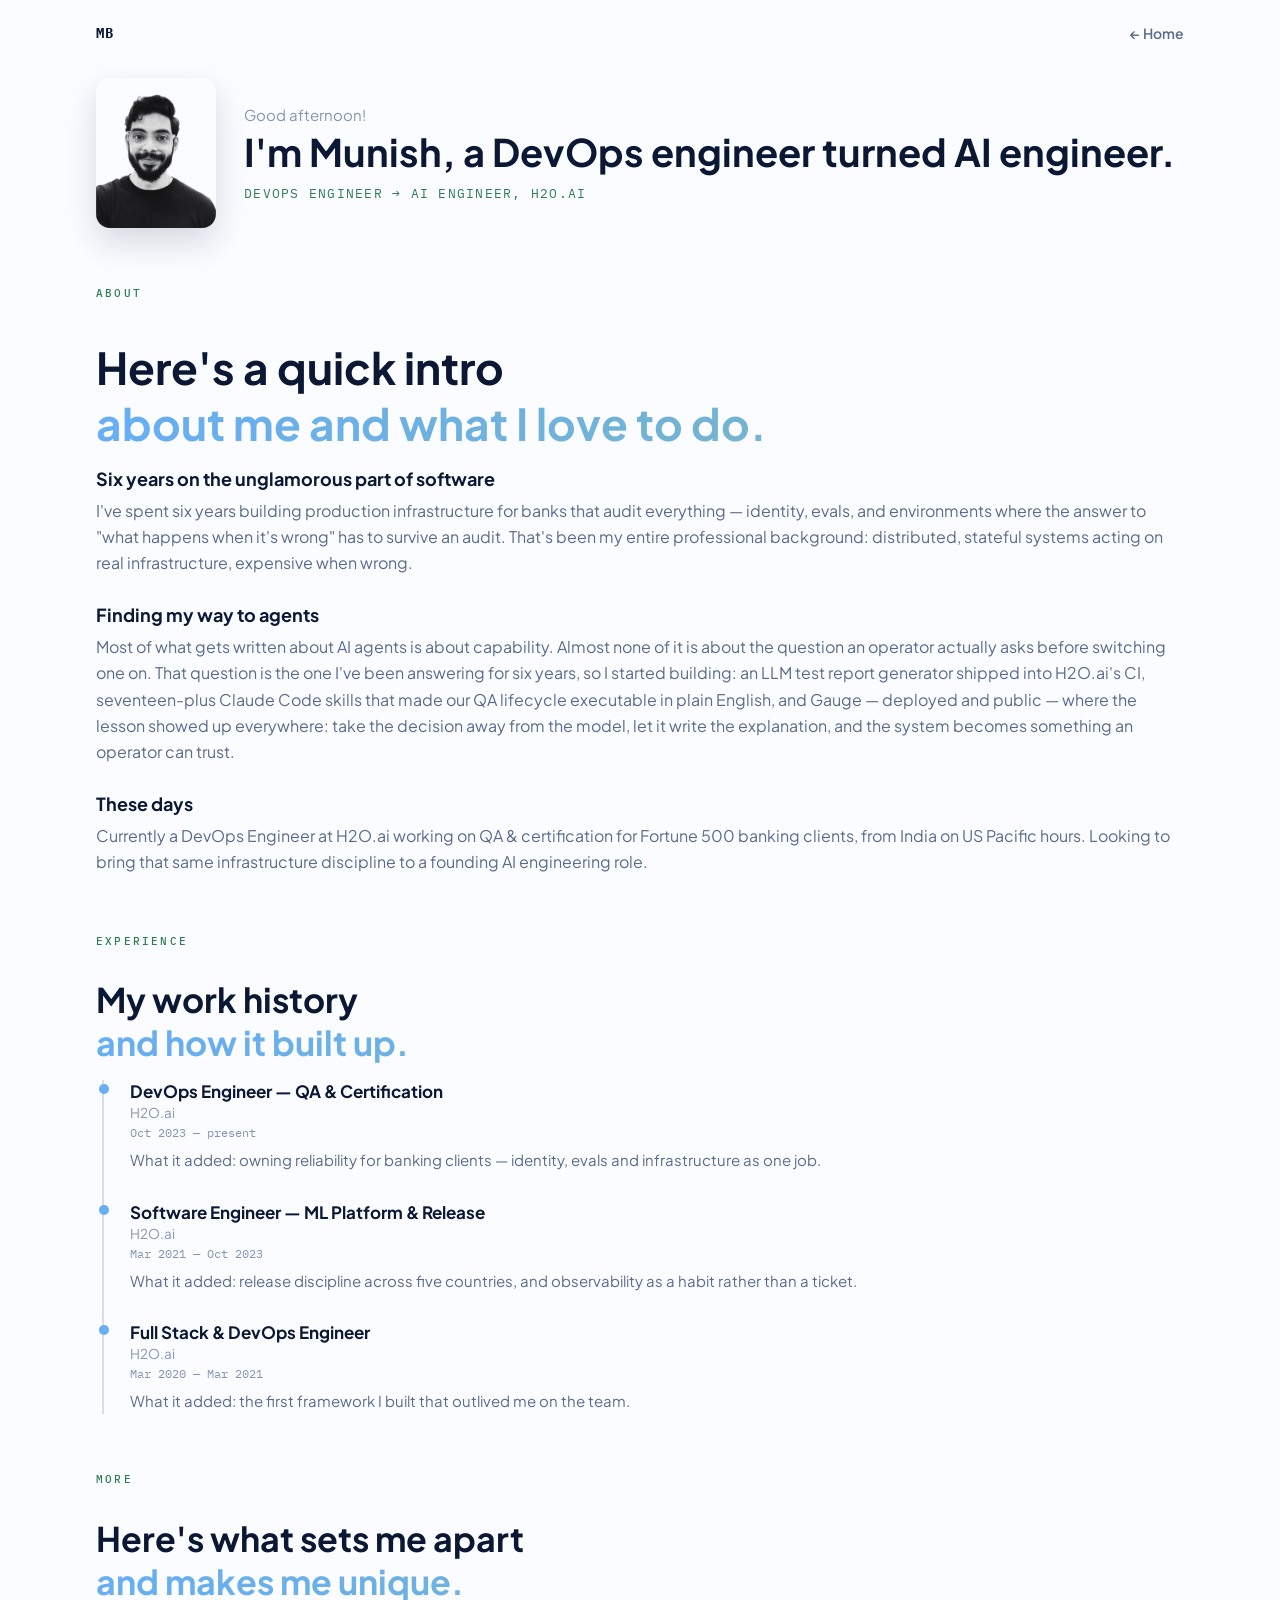
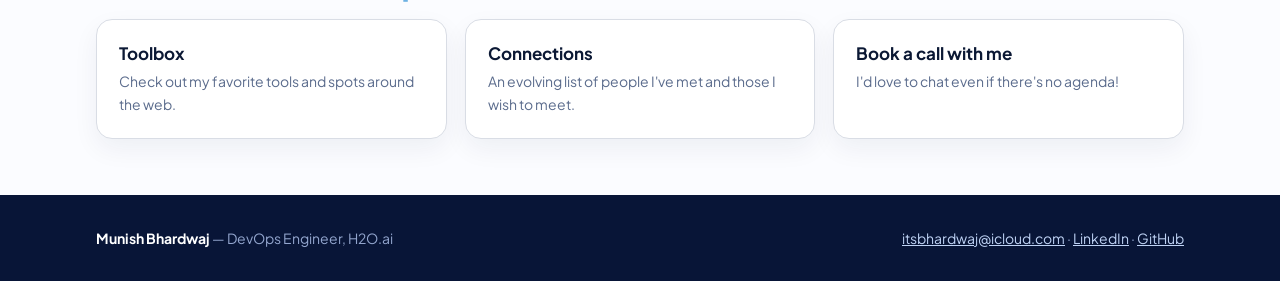
==== about.html @ 60787762 "add Toolbox, Connections, About pages and homepage bento section Inspired by braydoncoyer.dev. Toolb" ====
<!DOCTYPE html>
<html lang="en">
<head>
<meta charset="utf-8">
<meta name="viewport" content="width=device-width, initial-scale=1">
<meta name="robots" content="noindex, nofollow">
<title>About — Munish Bhardwaj</title>
<link rel="preconnect" href="https://fonts.googleapis.com">
<link rel="preconnect" href="https://fonts.gstatic.com" crossorigin>
<link href="https://fonts.googleapis.com/css2?family=Plus+Jakarta+Sans:ital,wght@0,400;0,500;0,600;0,700;0,800;1,400&family=IBM+Plex+Mono:wght@400;500&display=swap" rel="stylesheet">
<style>
:root{
  --navy:#0D1E45; --navy-lift:#15306F; --navy-deep:#081537;
  --lime:#BDFB6E; --lime-deep:#A8E85B; --sky:#67AEF4; --mint:#7CB8B7;
  --signal:#6EC384; --signal-ink:#2E7D52;
  --paper:#FBFCFF; --card:#FFFFFF; --ink:#0B1834;
  --grey:#5A6B8C; --grey-soft:#8494B2; --line:#D9DDE5; --line-dark:#22386E;
  --maxw:1140px;
}
*{box-sizing:border-box}
html{scroll-behavior:smooth}
@media (prefers-reduced-motion:reduce){*{transition:none!important;animation:none!important}}
body{margin:0;background:var(--paper);color:var(--ink);
  font-family:'Plus Jakarta Sans',-apple-system,BlinkMacSystemFont,'Segoe UI',sans-serif}
.wrap{max-width:var(--maxw);margin:0 auto;padding:0 26px}
section{padding:56px 0}
p{line-height:1.65;color:var(--grey);font-size:16px}
:focus-visible{outline:3px solid var(--sky);outline-offset:3px;border-radius:4px}
.subnav{display:flex;align-items:center;justify-content:space-between;padding:24px 0}
.sublogo{font-family:'IBM Plex Mono',monospace;font-weight:700;color:var(--ink);text-decoration:none;font-size:14px;letter-spacing:.05em}
.subback{color:var(--grey);text-decoration:none;font-size:14px;font-weight:600}
.subback:hover{color:var(--ink)}
.eyebrow{font-family:'IBM Plex Mono',monospace;font-size:11px;font-weight:500;letter-spacing:.2em;
  text-transform:uppercase;color:var(--signal-ink);margin:0 0 16px}
.sec-title{font-size:clamp(30px,4.4vw,44px);margin-bottom:16px;color:var(--ink)}
.grad{background:linear-gradient(96deg,var(--sky),var(--mint));
  -webkit-background-clip:text;background-clip:text;color:transparent;display:block}

.hero-about{display:flex;align-items:center;gap:28px;flex-wrap:wrap}
.hero-about img{width:120px;height:150px;object-fit:cover;object-position:center 32%;
  border-radius:14px;box-shadow:0 14px 32px rgba(13,30,69,.16)}
.hero-about .greet{font-size:15px;color:var(--grey-soft);margin-bottom:4px}
.hero-about h1{font-size:clamp(28px,4vw,38px);margin:0 0 6px;color:var(--ink)}
.hero-about .role{font-family:'IBM Plex Mono',monospace;font-size:12.5px;letter-spacing:.1em;
  text-transform:uppercase;color:var(--signal-ink)}

.origin h3{font-size:18px;color:var(--ink);margin:0 0 8px}
.origin div+div{margin-top:26px}
.origin p{margin:0}

.tl{border-left:2px solid var(--line);margin-left:6px;padding-left:26px}
.tl-row{position:relative;padding-bottom:28px}
.tl-row:last-child{padding-bottom:0}
.tl-row::before{content:'';position:absolute;left:-31px;top:4px;width:10px;height:10px;
  border-radius:50%;background:var(--sky)}
.tl-row h3{font-size:17px;margin:0 0 2px;color:var(--ink)}
.tl-row .co{font-size:13.5px;color:var(--grey-soft);margin-bottom:4px}
.tl-row .dt{font-family:'IBM Plex Mono',monospace;font-size:12px;color:var(--grey-soft);margin-bottom:8px}
.tl-row p{margin:0;font-size:15px}

.bento3{display:grid;grid-template-columns:repeat(3,1fr);gap:18px}
.bento-card{display:block;border:1px solid var(--line);border-radius:16px;background:var(--card);
  padding:22px;text-decoration:none;color:inherit;box-shadow:0 10px 26px rgba(13,30,69,.06);
  transition:transform .18s ease,box-shadow .18s ease}
.bento-card:hover{transform:translateY(-3px);box-shadow:0 16px 36px rgba(13,30,69,.12)}
.bento-card h3{font-size:17px;margin:0 0 6px;color:var(--ink)}
.bento-card p{font-size:14px;margin:0}

footer{background:var(--navy-deep);color:#93A6CE;padding:34px 0;font-size:14px}
footer a{color:#BFD3F5}
.foot{display:flex;flex-wrap:wrap;gap:10px 26px;align-items:center;justify-content:space-between}
@media (max-width:900px){.bento3{grid-template-columns:1fr}}
@media (max-width:640px){
  section{padding:40px 0}
  .hero-about{flex-direction:column;text-align:center}
}
</style>
</head>
<body>
<div class="wrap">
  <div class="subnav">
    <a href="index.html" class="sublogo">MB</a>
    <a href="index.html" class="subback">← Home</a>
  </div>
</div>

<section style="padding-top:12px">
  <div class="wrap hero-about">
    <img src="assets/munish-portrait.png" alt="Portrait of Munish Bhardwaj">
    <div>
      <div class="greet">Good afternoon!</div>
      <h1>I'm Munish, a DevOps engineer turned AI engineer.</h1>
      <span class="role">DevOps Engineer → AI Engineer, H2O.ai</span>
    </div>
  </div>
</section>

<section style="padding-top:0">
  <div class="wrap">
    <p class="eyebrow">About</p>
    <h2 class="sec-title">Here's a quick intro<span class="grad">about me and what I love to do.</span></h2>
    <div class="origin">
      <div>
        <h3>Six years on the unglamorous part of software</h3>
        <p>I've spent six years building production infrastructure for banks that audit everything — identity, evals, and environments where the answer to "what happens when it's wrong" has to survive an audit. That's been my entire professional background: distributed, stateful systems acting on real infrastructure, expensive when wrong.</p>
      </div>
      <div>
        <h3>Finding my way to agents</h3>
        <p>Most of what gets written about AI agents is about capability. Almost none of it is about the question an operator actually asks before switching one on. That question is the one I've been answering for six years, so I started building: an LLM test report generator shipped into H2O.ai's CI, seventeen-plus Claude Code skills that made our QA lifecycle executable in plain English, and Gauge — deployed and public — where the lesson showed up everywhere: take the decision away from the model, let it write the explanation, and the system becomes something an operator can trust.</p>
      </div>
      <div>
        <h3>These days</h3>
        <p>Currently a DevOps Engineer at H2O.ai working on QA & certification for Fortune 500 banking clients, from India on US Pacific hours. Looking to bring that same infrastructure discipline to a founding AI engineering role.</p>
      </div>
    </div>
  </div>
</section>

<section style="padding-top:0">
  <div class="wrap">
    <p class="eyebrow">Experience</p>
    <h2 class="sec-title" style="font-size:clamp(26px,3.6vw,34px)">My work history<span class="grad">and how it built up.</span></h2>
    <div class="tl">
      <div class="tl-row">
        <h3>DevOps Engineer — QA &amp; Certification</h3>
        <div class="co">H2O.ai</div>
        <div class="dt">Oct 2023 — present</div>
        <p>What it added: owning reliability for banking clients — identity, evals and infrastructure as one job.</p>
      </div>
      <div class="tl-row">
        <h3>Software Engineer — ML Platform &amp; Release</h3>
        <div class="co">H2O.ai</div>
        <div class="dt">Mar 2021 — Oct 2023</div>
        <p>What it added: release discipline across five countries, and observability as a habit rather than a ticket.</p>
      </div>
      <div class="tl-row">
        <h3>Full Stack &amp; DevOps Engineer</h3>
        <div class="co">H2O.ai</div>
        <div class="dt">Mar 2020 — Mar 2021</div>
        <p>What it added: the first framework I built that outlived me on the team.</p>
      </div>
    </div>
  </div>
</section>

<section style="padding-top:0">
  <div class="wrap">
    <p class="eyebrow">More</p>
    <h2 class="sec-title" style="font-size:clamp(26px,3.6vw,34px)">Here's what sets me apart<span class="grad">and makes me unique.</span></h2>
    <div class="bento3">
      <a class="bento-card" href="toolbox.html">
        <h3>Toolbox</h3>
        <p>Check out my favorite tools and spots around the web.</p>
      </a>
      <a class="bento-card" href="connections.html">
        <h3>Connections</h3>
        <p>An evolving list of people I've met and those I wish to meet.</p>
      </a>
      <a class="bento-card" href="https://calendly.com/iammunishbhardwaj/30min" target="_blank" rel="noopener">
        <h3>Book a call with me</h3>
        <p>I'd love to chat even if there's no agenda!</p>
      </a>
    </div>
  </div>
</section>

<footer>
  <div class="wrap foot">
    <div><b style="color:#fff">Munish Bhardwaj</b> — DevOps Engineer, H2O.ai</div>
    <div>
      <a href="mailto:itsbhardwaj@icloud.com">itsbhardwaj@icloud.com</a> ·
      <a href="https://www.linkedin.com/in/itsmunishbhardwaj" target="_blank" rel="noopener">LinkedIn</a> ·
      <a href="https://github.com/itsmunishbhardwaj" target="_blank" rel="noopener">GitHub</a>
    </div>
  </div>
</footer>
</body>
</html>
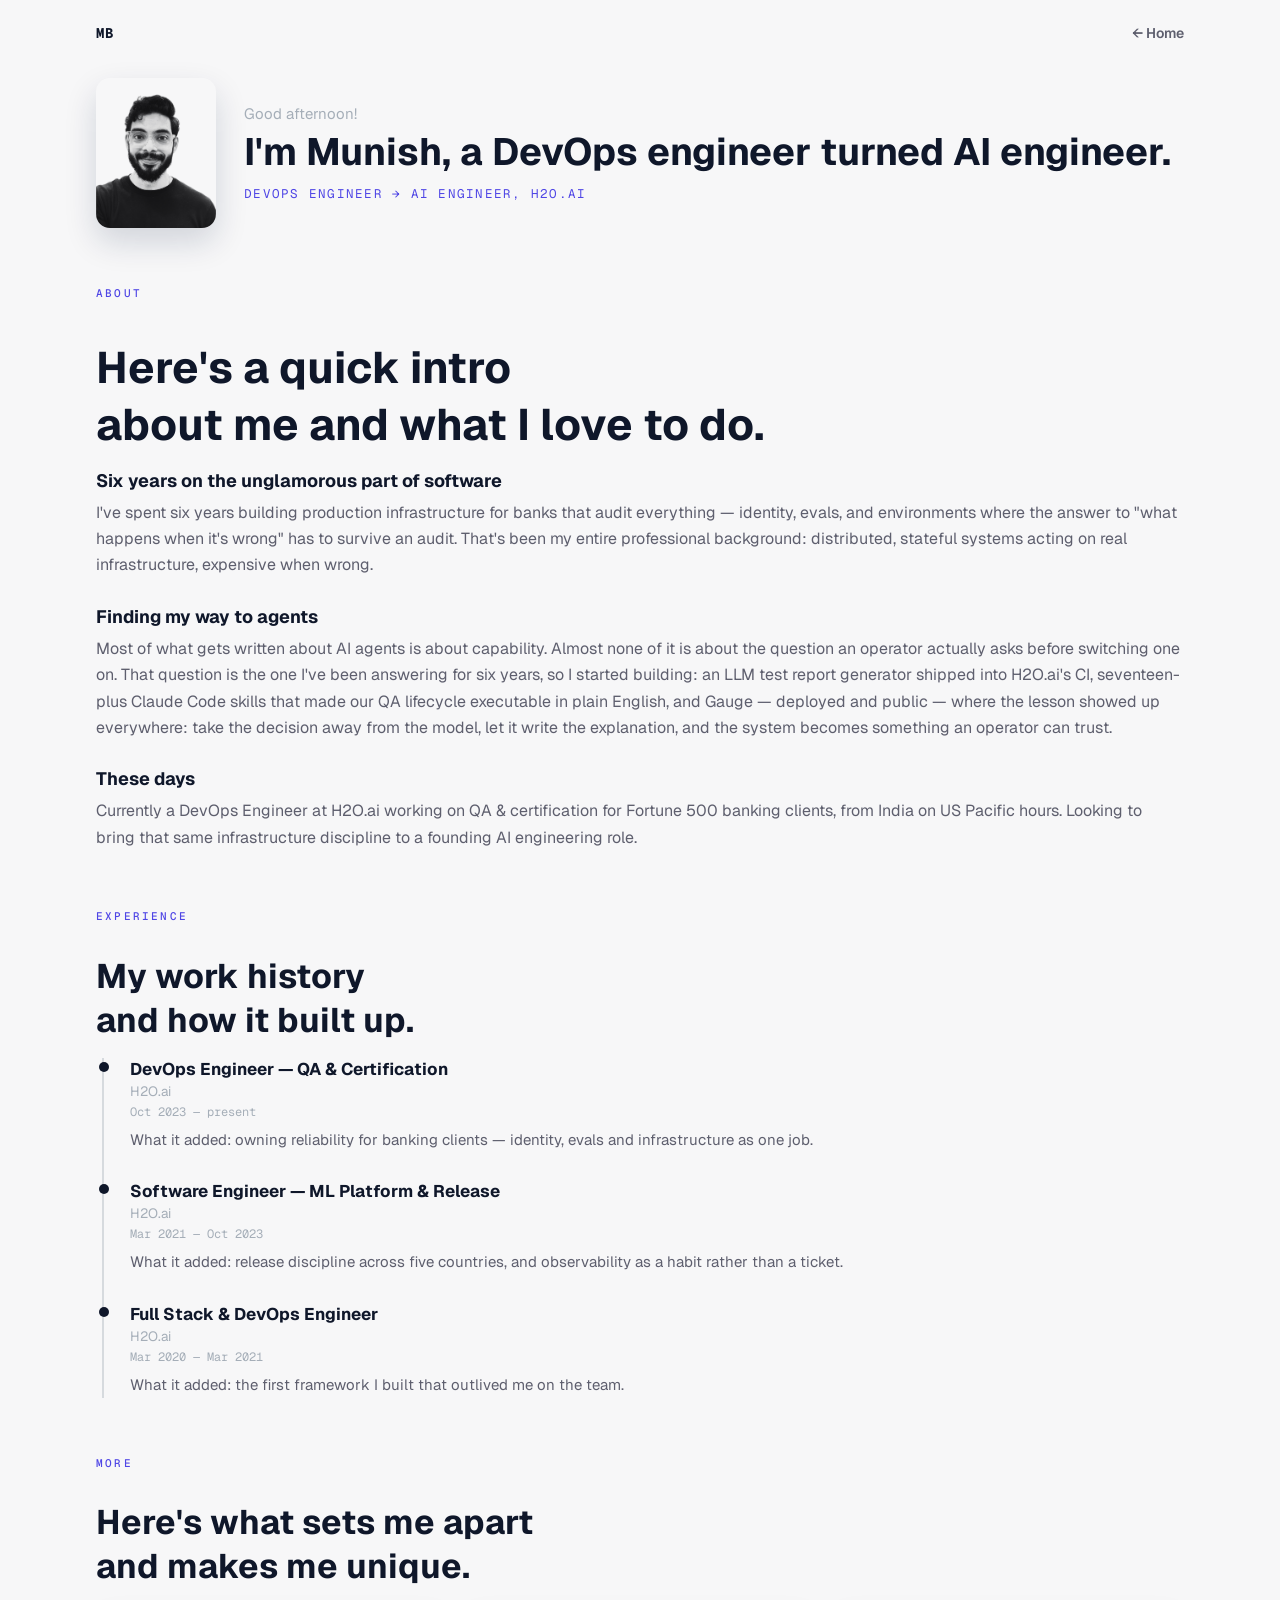
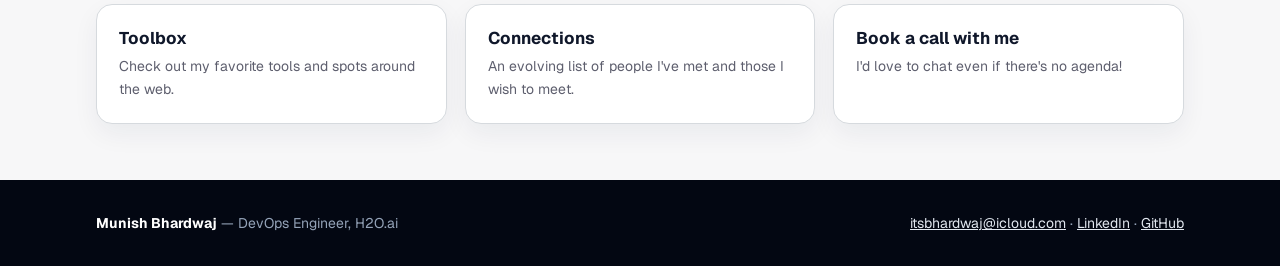
==== commit 415d6e46: "swap palette and fonts to braydoncoyer.dev's real tokens Removes the last of the ZenSpace-era palett" ====
--- a/about.html
+++ b/about.html
@@ -7,30 +7,30 @@
 <title>About — Munish Bhardwaj</title>
 <link rel="preconnect" href="https://fonts.googleapis.com">
 <link rel="preconnect" href="https://fonts.gstatic.com" crossorigin>
-<link href="https://fonts.googleapis.com/css2?family=Plus+Jakarta+Sans:ital,wght@0,400;0,500;0,600;0,700;0,800;1,400&family=IBM+Plex+Mono:wght@400;500&display=swap" rel="stylesheet">
+<link href="https://fonts.googleapis.com/css2?family=Geist:wght@400;500;600;700;800&family=Geist+Mono:wght@400;500&display=swap" rel="stylesheet">
 <style>
 :root{
-  --navy:#0D1E45; --navy-lift:#15306F; --navy-deep:#081537;
-  --lime:#BDFB6E; --lime-deep:#A8E85B; --sky:#67AEF4; --mint:#7CB8B7;
-  --signal:#6EC384; --signal-ink:#2E7D52;
-  --paper:#FBFCFF; --card:#FFFFFF; --ink:#0B1834;
-  --grey:#5A6B8C; --grey-soft:#8494B2; --line:#D9DDE5; --line-dark:#22386E;
+  --navy:#111827; --navy-lift:#1E293B; --navy-deep:#030712;
+  --lime:#FFFFFF; --lime-deep:#E2E8F0; --sky:#0F172A; --mint:#0F172A;
+  --signal:#818CF8; --signal-ink:#4F46E5;
+  --paper:#F7F7F8; --card:#FFFFFF; --ink:#0F172A;
+  --grey:#5E5F6E; --grey-soft:#A5AEB8; --line:#D6DADE; --line-dark:#334155;
   --maxw:1140px;
 }
 *{box-sizing:border-box}
 html{scroll-behavior:smooth}
 @media (prefers-reduced-motion:reduce){*{transition:none!important;animation:none!important}}
 body{margin:0;background:var(--paper);color:var(--ink);
-  font-family:'Plus Jakarta Sans',-apple-system,BlinkMacSystemFont,'Segoe UI',sans-serif}
+  font-family:'Geist',-apple-system,BlinkMacSystemFont,'Segoe UI',sans-serif}
 .wrap{max-width:var(--maxw);margin:0 auto;padding:0 26px}
 section{padding:56px 0}
 p{line-height:1.65;color:var(--grey);font-size:16px}
-:focus-visible{outline:3px solid var(--sky);outline-offset:3px;border-radius:4px}
+:focus-visible{outline:3px solid #64748B;outline-offset:3px;border-radius:4px}
 .subnav{display:flex;align-items:center;justify-content:space-between;padding:24px 0}
-.sublogo{font-family:'IBM Plex Mono',monospace;font-weight:700;color:var(--ink);text-decoration:none;font-size:14px;letter-spacing:.05em}
+.sublogo{font-family:'Geist Mono',monospace;font-weight:700;color:var(--ink);text-decoration:none;font-size:14px;letter-spacing:.05em}
 .subback{color:var(--grey);text-decoration:none;font-size:14px;font-weight:600}
 .subback:hover{color:var(--ink)}
-.eyebrow{font-family:'IBM Plex Mono',monospace;font-size:11px;font-weight:500;letter-spacing:.2em;
+.eyebrow{font-family:'Geist Mono',monospace;font-size:11px;font-weight:500;letter-spacing:.2em;
   text-transform:uppercase;color:var(--signal-ink);margin:0 0 16px}
 .sec-title{font-size:clamp(30px,4.4vw,44px);margin-bottom:16px;color:var(--ink)}
 .grad{background:linear-gradient(96deg,var(--sky),var(--mint));
@@ -41,7 +41,7 @@
   border-radius:14px;box-shadow:0 14px 32px rgba(13,30,69,.16)}
 .hero-about .greet{font-size:15px;color:var(--grey-soft);margin-bottom:4px}
 .hero-about h1{font-size:clamp(28px,4vw,38px);margin:0 0 6px;color:var(--ink)}
-.hero-about .role{font-family:'IBM Plex Mono',monospace;font-size:12.5px;letter-spacing:.1em;
+.hero-about .role{font-family:'Geist Mono',monospace;font-size:12.5px;letter-spacing:.1em;
   text-transform:uppercase;color:var(--signal-ink)}
 
 .origin h3{font-size:18px;color:var(--ink);margin:0 0 8px}
@@ -55,7 +55,7 @@
   border-radius:50%;background:var(--sky)}
 .tl-row h3{font-size:17px;margin:0 0 2px;color:var(--ink)}
 .tl-row .co{font-size:13.5px;color:var(--grey-soft);margin-bottom:4px}
-.tl-row .dt{font-family:'IBM Plex Mono',monospace;font-size:12px;color:var(--grey-soft);margin-bottom:8px}
+.tl-row .dt{font-family:'Geist Mono',monospace;font-size:12px;color:var(--grey-soft);margin-bottom:8px}
 .tl-row p{margin:0;font-size:15px}
 
 .bento3{display:grid;grid-template-columns:repeat(3,1fr);gap:18px}
@@ -66,8 +66,8 @@
 .bento-card h3{font-size:17px;margin:0 0 6px;color:var(--ink)}
 .bento-card p{font-size:14px;margin:0}
 
-footer{background:var(--navy-deep);color:#93A6CE;padding:34px 0;font-size:14px}
-footer a{color:#BFD3F5}
+footer{background:var(--navy-deep);color:#94A3B8;padding:34px 0;font-size:14px}
+footer a{color:#E2E8F0}
 .foot{display:flex;flex-wrap:wrap;gap:10px 26px;align-items:center;justify-content:space-between}
 @media (max-width:900px){.bento3{grid-template-columns:1fr}}
 @media (max-width:640px){
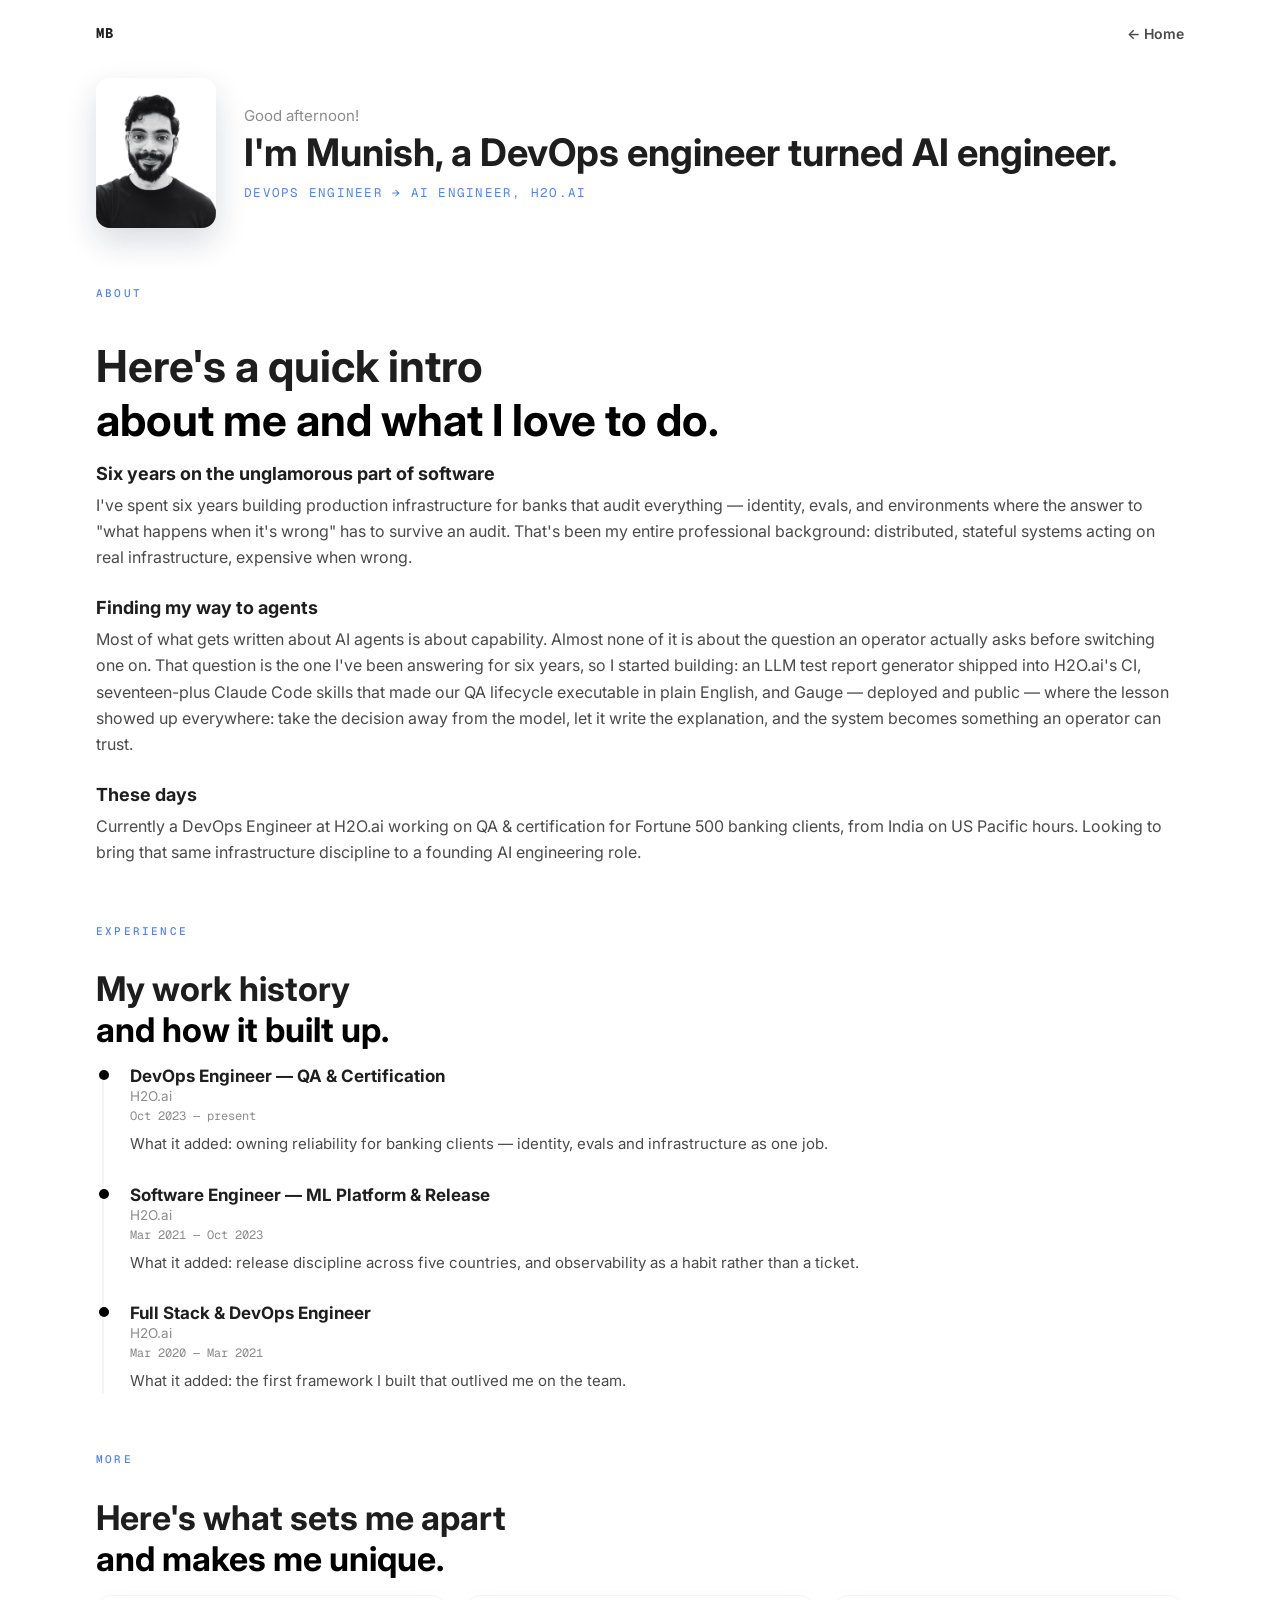
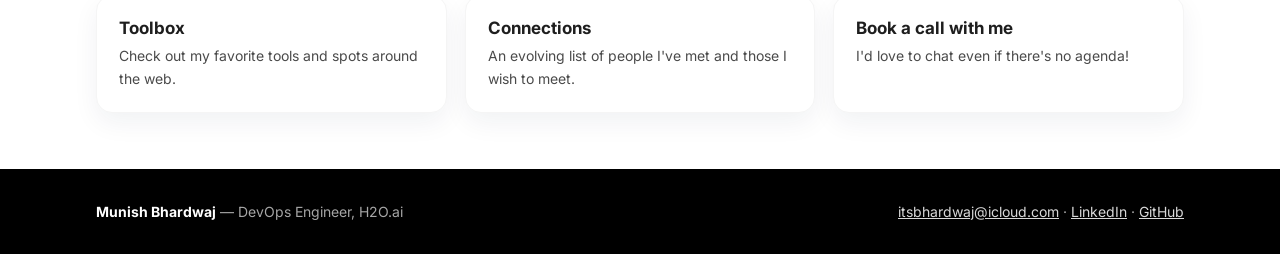
==== commit 63b595ef: "apply Dynamo AI brand kit, flip hero to light, promote Claude cert Palette and Inter font swapped to" ====
--- a/about.html
+++ b/about.html
@@ -7,25 +7,25 @@
 <title>About — Munish Bhardwaj</title>
 <link rel="preconnect" href="https://fonts.googleapis.com">
 <link rel="preconnect" href="https://fonts.gstatic.com" crossorigin>
-<link href="https://fonts.googleapis.com/css2?family=Geist:wght@400;500;600;700;800&family=Geist+Mono:wght@400;500&display=swap" rel="stylesheet">
+<link href="https://fonts.googleapis.com/css2?family=Inter:wght@400;500;600;700;800&family=Geist+Mono:wght@400;500&display=swap" rel="stylesheet">
 <style>
 :root{
-  --navy:#111827; --navy-lift:#1E293B; --navy-deep:#030712;
-  --lime:#FFFFFF; --lime-deep:#E2E8F0; --sky:#0F172A; --mint:#0F172A;
-  --signal:#818CF8; --signal-ink:#4F46E5;
-  --paper:#F7F7F8; --card:#FFFFFF; --ink:#0F172A;
-  --grey:#5E5F6E; --grey-soft:#A5AEB8; --line:#D6DADE; --line-dark:#334155;
+  --navy:#1E1E1E; --navy-lift:#2A2A2A; --navy-deep:#000000;
+  --lime:#5182EF; --lime-deep:#3D68D8; --sky:#000000; --mint:#000000;
+  --signal:#5182EF; --signal-ink:#5182EF;
+  --paper:#FFFFFF; --card:#FFFFFF; --ink:#1E1E1E;
+  --grey:#4A4A4A; --grey-soft:#8C8C8C; --line:#F5F5F5; --line-dark:#333333;
   --maxw:1140px;
 }
 *{box-sizing:border-box}
 html{scroll-behavior:smooth}
 @media (prefers-reduced-motion:reduce){*{transition:none!important;animation:none!important}}
 body{margin:0;background:var(--paper);color:var(--ink);
-  font-family:'Geist',-apple-system,BlinkMacSystemFont,'Segoe UI',sans-serif}
+  font-family:'Inter',-apple-system,BlinkMacSystemFont,'Segoe UI',sans-serif}
 .wrap{max-width:var(--maxw);margin:0 auto;padding:0 26px}
 section{padding:56px 0}
 p{line-height:1.65;color:var(--grey);font-size:16px}
-:focus-visible{outline:3px solid #64748B;outline-offset:3px;border-radius:4px}
+:focus-visible{outline:3px solid #5182EF;outline-offset:3px;border-radius:4px}
 .subnav{display:flex;align-items:center;justify-content:space-between;padding:24px 0}
 .sublogo{font-family:'Geist Mono',monospace;font-weight:700;color:var(--ink);text-decoration:none;font-size:14px;letter-spacing:.05em}
 .subback{color:var(--grey);text-decoration:none;font-size:14px;font-weight:600}
@@ -66,8 +66,8 @@
 .bento-card h3{font-size:17px;margin:0 0 6px;color:var(--ink)}
 .bento-card p{font-size:14px;margin:0}
 
-footer{background:var(--navy-deep);color:#94A3B8;padding:34px 0;font-size:14px}
-footer a{color:#E2E8F0}
+footer{background:var(--navy-deep);color:#A6A6A6;padding:34px 0;font-size:14px}
+footer a{color:#D9D9D9}
 .foot{display:flex;flex-wrap:wrap;gap:10px 26px;align-items:center;justify-content:space-between}
 @media (max-width:900px){.bento3{grid-template-columns:1fr}}
 @media (max-width:640px){
